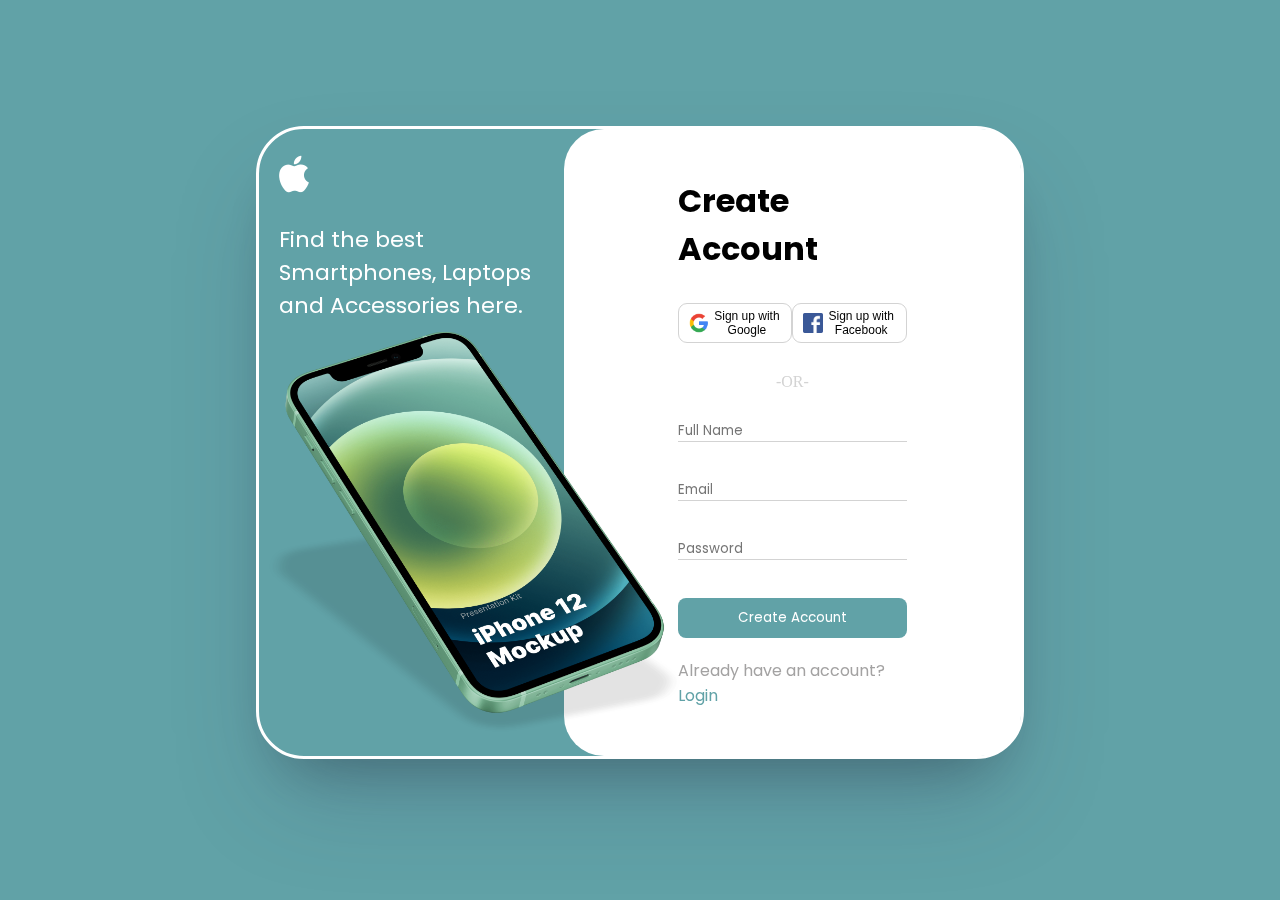
==== index.html @ 201ba24d "Add files via upload" ====
<!DOCTYPE html>
<html>

<head>
	<meta charset="utf-8">
	<meta name="viewport" content="width=device-width, initial-scale=1.0">
	<title>Sign Up</title>
</head>
<link rel="stylesheet" type="text/css" href="css/style.css">
<link rel="preconnect" href="https://fonts.googleapis.com">
<link rel="preconnect" href="https://fonts.gstatic.com" crossorigin>
<link href="https://fonts.googleapis.com/css2?family=Poppins:wght@100;200;300;400;700&display=swap" rel="stylesheet">
<!-- Color theme > #61A2A7 -->
<body>
		<section>
			<div class="container">
			<div class="left">
				<div class="left-container">
				<img height="50px" width="50px" src="images/apple.png">
				<p>Find the best Smartphones, Laptops and Accessories here.</p>
				<img class="phone" src="images/phone.png">
				</div>
			</div>
			<div class="form-container">
				<div class="inner-container">
				<h1>Create Account</h1>
				<div class="buttons">
				<button class="btn">
					<img height="20px" width="20px" src="images/google.png">
					&nbsp;
					<a href="">Sign up with Google</a>
				</button>
				<button class="btn">
					<img height="20px" width="20px" src="images/facebook.png">
					&nbsp;
					<a href="">Sign up with Facebook</a>
				</button>
				</div>

			<p style="color: #D3D3D3; text-align: center; margin-bottom: 30px;">-OR-</p>

				<form>
				<div class="input-box">
				<input type="text" placeholder="Full Name" required>
				</div>
				<br>
				<div class="input-box">
				<input type="email" placeholder="Email" required>
				</div>
				<br>
				<div class="input-box">
				<input type="password" placeholder="Password" required>
				</div>
				<br>
				<button name="btn1" class="btn3">
					<a href="">
						Create Account
					</a>
				</button>
				<p>Already have an account?<a href="pages/login.html">Login</a></p>
			</form>
		</div>
			</div>
		</div>
		</section>

</body>

</html>
---- css/style.css ----
*{
	padding: 0px;
	margin: 0px;
	box-sizing: border-box;
}
*:focus{
	outline: none;
}
body{
	background-color: #61A2A7;
	background-size: cover;
	background-repeat: no-repeat;
}
section{
	min-height: 96vh;
	display: flex;
	align-items: center;
	justify-content: center;
	margin-bottom: 0px;
}
.container{
	border: 3px solid white;
	background: transparent;
	min-height: 70vh;
	width: 60%;
	background-color: #61A2A7;
	border-radius: 3rem;
	backdrop-filter: blur(2rem);
	display: flex;
	position: relative;
	z-index: 1;
	margin-top: 20px;
	box-shadow: rgba(50, 50, 93, 0.25) 0px 50px 100px -20px, rgba(0, 0, 0, 0.3) 0px 30px 60px -30px;
}
.left-container{
	padding: 10px 10px 0px 10px;
	margin-bottom: 0px;
}
.left-container img{
	margin-top: 10px;
	margin-bottom: 20px;
}
.left-container p{
	font-size: 22px;
	color: white;
	font-family: 'Poppins', sans-serif;
	
	padding-left: 10px;
}
.phone{
	position: relative;
	height: 450px;
	margin-left: 50px;
}
.left{
	width: 40%;
	height: 100%;
	margin-bottom: 0px;
	padding-bottom: 0px;
}
.form-container{
	width: 70%;
	background-color: white;
	border-radius: 40px;
	display: flex;
	justify-content: center;
	align-items: center;
}	

h1{
	font-family: 'Poppins', sans-serif;
	margin-bottom: 30px;
}
.input-box{
	border-bottom: 1px solid #D3D3D3;
	margin-bottom: 20px;
}
input{
	width: 100%;
	border: none;
	margin-bottom: 0px;
	color: black;
	font-family: 'Poppins', sans-serif;
}
.btn3{
	width: 100%;
	height: 40px;
	background-color: #61A2A7;
	border: none;
	border-radius: 0.5rem;
	margin-bottom: 20px;
	font-family: 'Poppins', sans-serif;
}
.btn3:hover{
	box-shadow: white 0px 19px 38px, #61A2A7 0px 15px 12px;
}
form a{
	color: white;
	text-decoration: none;
	position: relative;
}
.inner-container{
	width: 50%;

}
.buttons{
	width: 100%;
	display: flex;
	justify-content: space-around;
	margin-bottom: 30px;
}
.btn{
	width: 10.5rem;
	font-size: 12px;
	display: flex;
	border: 1px solid #D3D3D3;
	border-width: thin;
	height: 40px;
	align-items: center;
	padding: 10px;
	background: transparent;
	border-radius: 9px;
}
.btn:hover{
	box-shadow: rgb(38, 57, 77) 0px 20px 30px -10px;
}
.btn a{
	text-decoration: none;
	color: black;
}
form p{
	font-family: 'Poppins', sans-serif;
	color: #a3a2a2;
}
form p a{
	color: #61A2A7;
	text-decoration: none;
}
@media (max-width: 1600px) {
	
		.phone{
			position: relative;
			height: 400px;
			margin-left: 0px;
		}
	
  }
  @media (max-width: 800px) {
	
	.phone{
		position: relative;
		height: 250px;
	}

	.left-container{
		padding: 0px;
	}
	.container{
		width: 90%;
	}
	h1{
		font-size: 20px
	}
	
	
	.inner-container{
		width: 80%;
	}
}
@media (max-width: 600px) {
	
	.phone{
		position: relative;
		height: 200px;
		margin-left: 0px;
	}

	.left-container{
		padding: 0px;
	}
	.container{
		width: 90%;
	}
	h1{
		font-size: 20px
	}
	
	
	.inner-container{
		width: 80%;
	}
	.form-container{
		width: 60%;
	}
	.buttons a{
		font-size: 10px;
	}
}
@media (max-width: 500px) {
	
	.phone{
		position: relative;
		height: 210px;
		margin-left: -20px;
	}

	.left-container{
		padding: 0px;

	}
	.left-container p{
		font-size: 18px
	}
	h1{
		text-align: center;
		font-size: 20px
	}
	
	.form-container{
		width: 60%;
	}
	.inner-container p{
		font-size: 15px;
	}
	.inner-container{
		width: 80%;
	}
	.buttons a{
		font-size: 9px;
	}
}
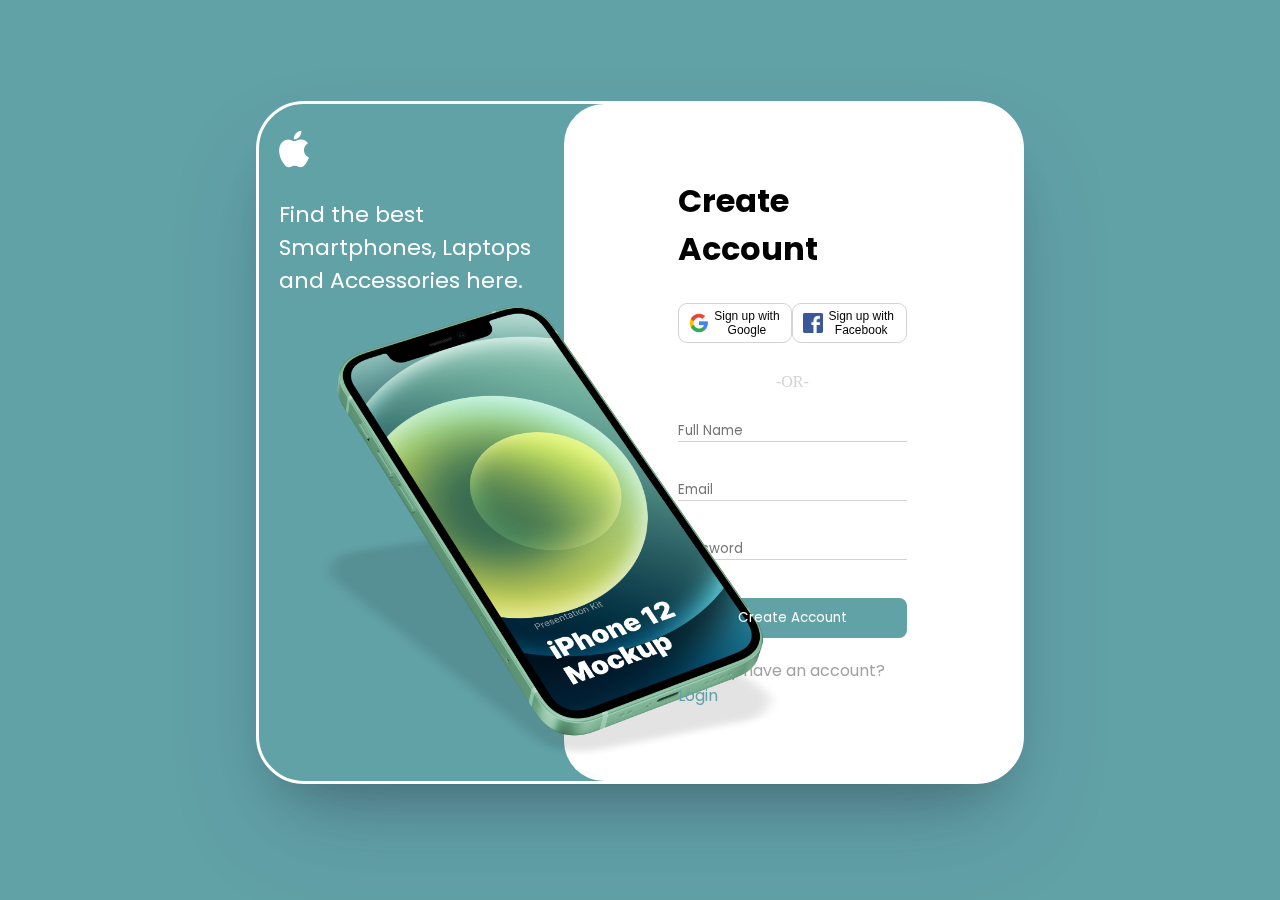
==== commit 447f4198: "Add files via upload" ====
--- a/index.html
+++ b/index.html
@@ -36,24 +36,25 @@
 					<a href="">Sign up with Facebook</a>
 				</button>
 				</div>
-
-			<p style="color: #D3D3D3; text-align: center; margin-bottom: 30px;">-OR-</p>
-
-				<form>
-				<div class="input-box">
-				<input type="text" placeholder="Full Name" required>
+				
+				<p style="color: #D3D3D3; text-align: center; margin-bottom: 30px;">-OR-</p>
+				
+				<form autocomplete="off">
+					<div class="input-box">
+						<input type="text" placeholder="Full Name" required>
+					</div>
+					<br>
+					<div class="input-box">
+						<input type="email" placeholder="Email" required>
 				</div>
 				<br>
 				<div class="input-box">
-				<input type="email" placeholder="Email" required>
+				<input id="password" type="password" placeholder="Password" required>
 				</div>
-				<br>
-				<div class="input-box">
-				<input type="password" placeholder="Password" required>
-				</div>
+				<div class="text"></div>
 				<br>
 				<button name="btn1" class="btn3">
-					<a href="">
+					<a>
 						Create Account
 					</a>
 				</button>
@@ -63,7 +64,10 @@
 			</div>
 		</div>
 		</section>
-
+<script src="script.js"></script>
 </body>
 
-</html>+</html>
+
+
+
--- a/css/style.css
+++ b/css/style.css
@@ -136,96 +136,56 @@
 	color: #61A2A7;
 	text-decoration: none;
 }
-@media (max-width: 1600px) {
-	
-		.phone{
-			position: relative;
-			height: 400px;
-			margin-left: 0px;
-		}
-	
-  }
-  @media (max-width: 800px) {
-	
-	.phone{
-		position: relative;
-		height: 250px;
-	}
+.text{
+	color: silver;
+}
+
+@media (max-width: 1000px) {
 
 	.left-container{
 		padding: 0px;
+		display: none;
 	}
 	.container{
-		width: 90%;
+		width: 450px;
 	}
 	h1{
 		font-size: 20px
 	}
 	
-	
-	.inner-container{
-		width: 80%;
+	.left{
+		display: none;
 	}
-}
-@media (max-width: 600px) {
-	
-	.phone{
-		position: relative;
-		height: 200px;
-		margin-left: 0px;
-	}
-
-	.left-container{
-		padding: 0px;
-	}
-	.container{
-		width: 90%;
-	}
-	h1{
-		font-size: 20px
-	}
-	
-	
 	.inner-container{
 		width: 80%;
 	}
 	.form-container{
-		width: 60%;
+		width: 100%;
 	}
 	.buttons a{
 		font-size: 10px;
 	}
 }
 @media (max-width: 500px) {
-	
-	.phone{
-		position: relative;
-		height: 210px;
-		margin-left: -20px;
-	}
 
-	.left-container{
-		padding: 0px;
-
-	}
-	.left-container p{
-		font-size: 18px
+	.container{
+		width: 300px;
+		height: 500px;
 	}
 	h1{
-		text-align: center;
 		font-size: 20px
 	}
 	
-	.form-container{
-		width: 60%;
-	}
-	.inner-container p{
-		font-size: 15px;
+	.left{
+		display: none;
 	}
 	.inner-container{
-		width: 80%;
+		width: 85%;
+	}
+	.form-container{
+		width: 100%;
 	}
 	.buttons a{
-		font-size: 9px;
+		font-size: 10px;
 	}
 }